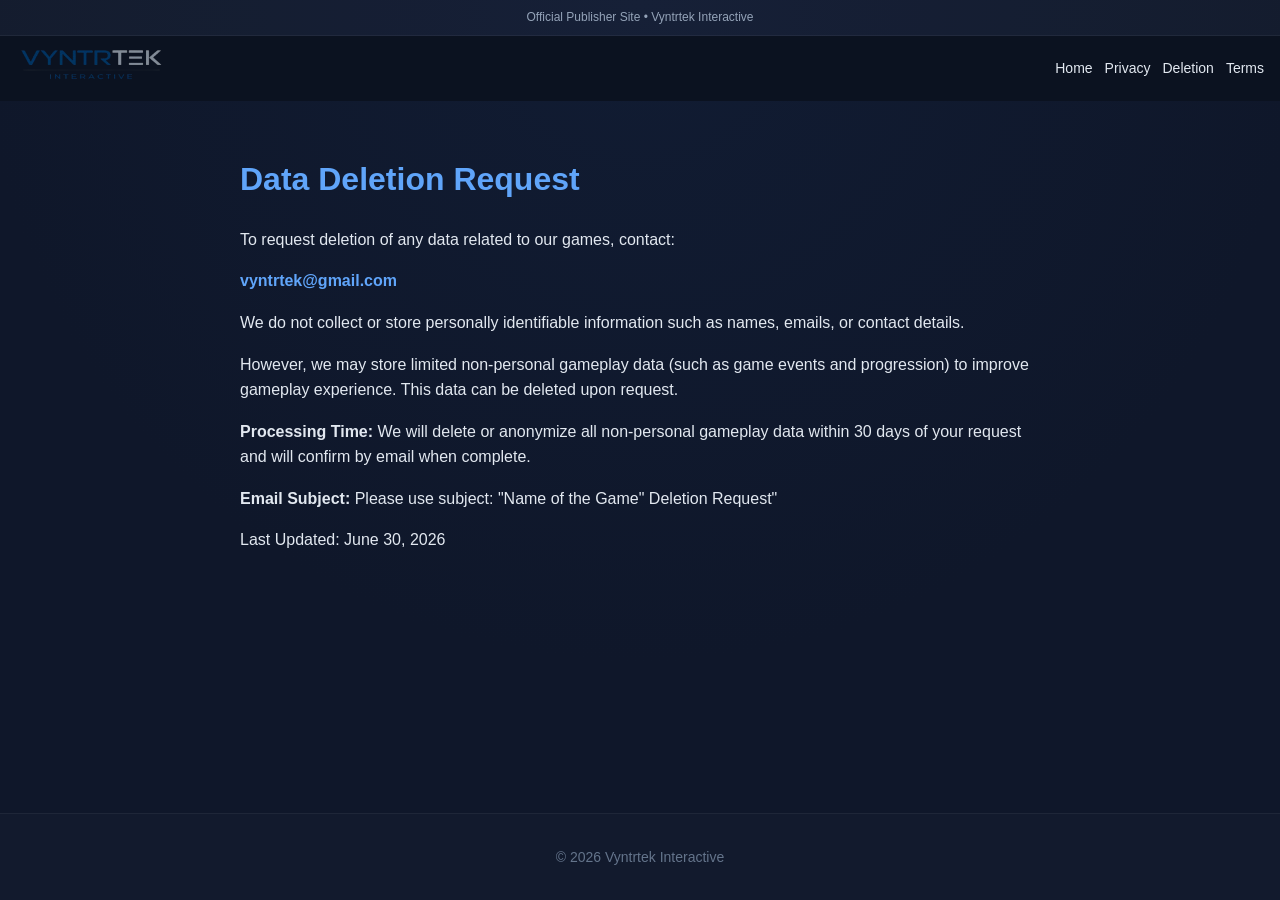
==== deletion.html @ 3051cfc6 "Update deletion.html" ====
<!DOCTYPE html>
<html>
<head>
<meta name="viewport" content="width=device-width, initial-scale=1.0">
<title>Data Deletion</title>
<link rel="stylesheet" href="style.css">
</head>

<body>

<div class="trust-bar">Official Publisher Site • Vyntrtek Interactive</div>

<div class="header">
  <a href="/"><img src="logo.png" class="logo"></a>
  <div class="nav">
    <a href="index.html">Home</a>
    <a href="privacy.html">Privacy</a>
    <a href="deletion.html">Deletion</a>
    <a href="terms.html">Terms</a>
  </div>
</div>

<div class="container">

<h1>Data Deletion Request</h1>

<p>To request deletion of any data related to our games, contact:</p>

<p>
  <a href="mailto:vyntrtek@gmail.com" class="email">vyntrtek@gmail.com</a>
</p>

<p>We do not collect or store personally identifiable information such as names, emails, or contact details.</p>

<p>However, we may store limited non-personal gameplay data (such as game events and progression) to improve gameplay experience. This data can be deleted upon request.</p>

<p><strong>Processing Time:</strong> We will delete or anonymize all non-personal gameplay data within 30 days of your request and will confirm by email when complete.</p>

<p><strong>Email Subject:</strong> Please use subject: "Name of the Game" Deletion Request"</p>

<p>Last Updated: June 30, 2026</p>

</div>

<footer>© 2026 Vyntrtek Interactive</footer>

</body>
</html>
---- style.css ----
:root {
  --space-xs: 6px;
  --space-sm: 12px;
  --space-md: 20px;
  --space-lg: 32px;
  --space-xl: 48px;

  --radius-md: 16px;

  --text-base: 16px;
  --text-small: 14px;
}

html {
  scroll-behavior: smooth;
}

/* =========================
   GLOBAL FIX (IMPORTANT)
========================= */
html, body {
  overflow-x: hidden;
}

/* =========================
   PAGE HEADINGS (GLOBAL)
========================= */
.container h1,
.container h2,
.container h3 {
  color: #60a5fa;
}
/* =========================
   BASE
========================= */
body {
  margin: 0;
 font-family: "SF Pro Display", "Inter", Arial, sans-serif;
  background: radial-gradient(circle at top, #111c33 0%, #0f172a 60%);
  color: #e2e8f0;

  display: flex;
  flex-direction: column;
  min-height: 100vh;

  font-size: var(--text-base);
  line-height: 1.6;

  animation: fadeIn 0.6s ease-out;
}

/* =========================
   ANIMATION
========================= */
@keyframes fadeIn {
  from {
    opacity: 0;
    transform: translateY(10px);
  }
  to {
    opacity: 1;
    transform: translateY(0);
  }
}

/* =========================
   TRUST BAR
========================= */
.trust-bar {
  text-align: center;
  font-size: 12px;
  color: #94a3b8;
  padding: 8px 0;
  border-bottom: 1px solid rgba(255,255,255,0.05);
  background: rgba(255,255,255,0.02);
}

/* =========================
   HEADER (NEW SAFE ADDITION)
========================= */
.header {
  display: flex;
  justify-content: space-between;
  align-items: center;

  padding: 10px 16px;
  background: #0b1220;
}

.logo {
  width: 150px;
  height: auto;
  cursor: pointer;
}

.nav {
  display: flex;
  gap: 12px;
  margin-left: auto;
}

.nav a {
  color: #e2e8f0;
  text-decoration: none;
  font-size: 14px;
}

.nav a:hover {
  color: #60a5fa;
}

/* =========================
   EMAIL HIGHLIGHT (CLICKABLE)
========================= */
.email {
  color: #60a5fa;
  font-weight: bold;
  text-decoration: none;
  transition: 0.2s ease;
}

.email:hover {
  text-decoration: underline;
  opacity: 0.9;
}

/* =========================
   HERO (FIXED TEXT OVERFLOW)
========================= */
.hero {
  text-align: center;
  padding: 10px var(--space-md) 20px;
}

.hero h1 {
  font-size: 28px;
  margin-bottom: var(--space-sm);
  color: #60a5fa; /* ADDED */
}

.hero p {
  color: #94a3b8;
  max-width: 600px;
  margin: auto;

  padding: 0 10px;
  box-sizing: border-box;

  overflow-wrap: anywhere;
  word-break: break-word;
  white-space: normal;
}

/* =========================
   DESKTOP GRID (STABLE)
========================= */
.card-grid {
  display: grid;
  grid-template-columns: repeat(auto-fit, minmax(220px, 1fr));
  gap: var(--space-md);

  padding: var(--space-md);
  max-width: 900px;
  margin: auto;
}

/* =========================
   CARD
========================= */
.card {
  background: rgba(255,255,255,0.03);
  border: 1px solid rgba(255,255,255,0.06);
  border-radius: var(--radius-md);

  padding: var(--space-md);
  transition: all 0.25s ease;

  animation: fadeIn 0.9s ease-out;

  text-align: center;
}

.card:hover {
  transform: translateY(-6px);
  border-color: rgba(96,165,250,0.5);
  box-shadow: 0 10px 30px rgba(0,0,0,0.25);
}

.card h3 {
  color: #60a5fa; /* CONFIRMED BLUE */
  margin-top: 0;
}

.card a {
  color: #e2e8f0;
  text-decoration: none;
}

.card a:hover {
  color: #60a5fa;
}

/* =========================
   CARD GLOW EFFECT
========================= */
.card {
  position: relative;

  /* existing styles remain */

  box-shadow: 0 0 0 rgba(96,165,250,0); /* base (no glow) */
}

/* SOFT AMBIENT GLOW */
.card::before {
  content: "";
  position: absolute;
  inset: 0;

  border-radius: inherit;

  background: radial-gradient(
    circle at top,
    rgba(96,165,250,0.15),
    transparent 70%
  );

  opacity: 0.6;
  pointer-events: none;
}

/* HOVER GLOW (DESKTOP) */
.card:hover {
  box-shadow:
    0 0 12px rgba(96,165,250,0.4),
    0 0 30px rgba(96,165,250,0.25);

  border-color: rgba(96,165,250,0.6);
}

/* OPTIONAL: SLIGHT INTENSITY ON ACTIVE (MOBILE TAP) */
.card:active {
  box-shadow:
    0 0 10px rgba(96,165,250,0.5),
    0 0 20px rgba(96,165,250,0.3);
}

/* =========================
   CONTENT
========================= */
.container {
  max-width: 800px;
  margin: 0 auto;
  padding: var(--space-lg) var(--space-md);
  flex: 1;
}

/* =========================
   FOOTER
========================= */
footer {
  text-align: center;
  font-size: var(--text-small);
  color: #64748b;
  padding: var(--space-lg) 0;

  border-top: 1px solid rgba(255,255,255,0.05);
  background: rgba(255,255,255,0.01);

  margin-top: auto;
}

@media (max-width: 600px) {

  /* =========================
     BASE MOBILE TYPOGRAPHY
  ========================= */
  body {
    font-size: 16px;
  }

  .hero h1 {
    font-size: 22px;
  }

  .hero p {
    font-size: 15px;
  }

  /* =========================
     MOBILE HEADER FIX (SAFE LAYOUT)
  ========================= */
  .header {
    display: flex;
    flex-wrap: wrap;
    justify-content: space-between;
    align-items: center;

    padding: 10px 12px;
  }

  .logo {
    width: 130px;
    margin: 0;
  }

  .nav {
    display: flex;
    flex-wrap: wrap;

    justify-content: flex-end;
    gap: 8px;

    width: 100%;
    margin-top: 6px;
  }

  .nav a {
    font-size: 13px;
    white-space: nowrap;
  }

  /* =========================
     SWIPE CAROUSEL (UNCHANGED)
  ========================= */
  .card-grid {
    display: flex;
    overflow-x: auto;

    scroll-snap-type: x mandatory;
    scroll-behavior: smooth;

    gap: var(--space-md);
    padding: var(--space-md);

    -webkit-overflow-scrolling: touch;

    align-items: stretch;
  }

  .card {
    flex: 0 0 75%;
    max-width: 280px;

    scroll-snap-align: center;
    scroll-snap-stop: always;

    white-space: normal;
    word-wrap: break-word;
    overflow-wrap: anywhere;

    margin: 0;
    transform: none !important;
  }

  .card-grid::-webkit-scrollbar {
    display: none;
  }
}
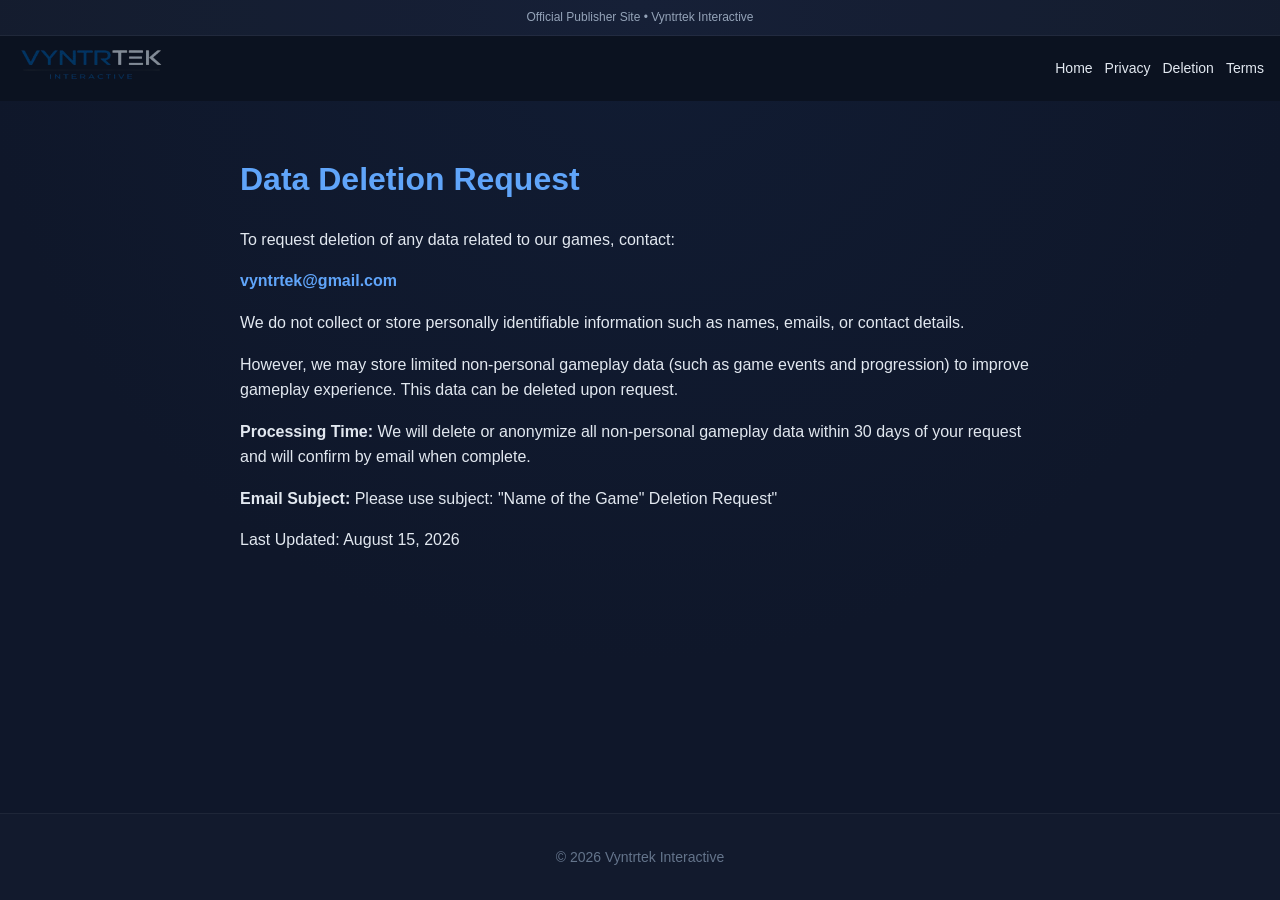
==== commit 424345ff: "Update deletion.html" ====
--- a/deletion.html
+++ b/deletion.html
@@ -38,7 +38,7 @@
 
 <p><strong>Email Subject:</strong> Please use subject: "Name of the Game" Deletion Request"</p>
 
-<p>Last Updated: June 30, 2026</p>
+<p>Last Updated: August 15, 2026</p>
 
 </div>
 
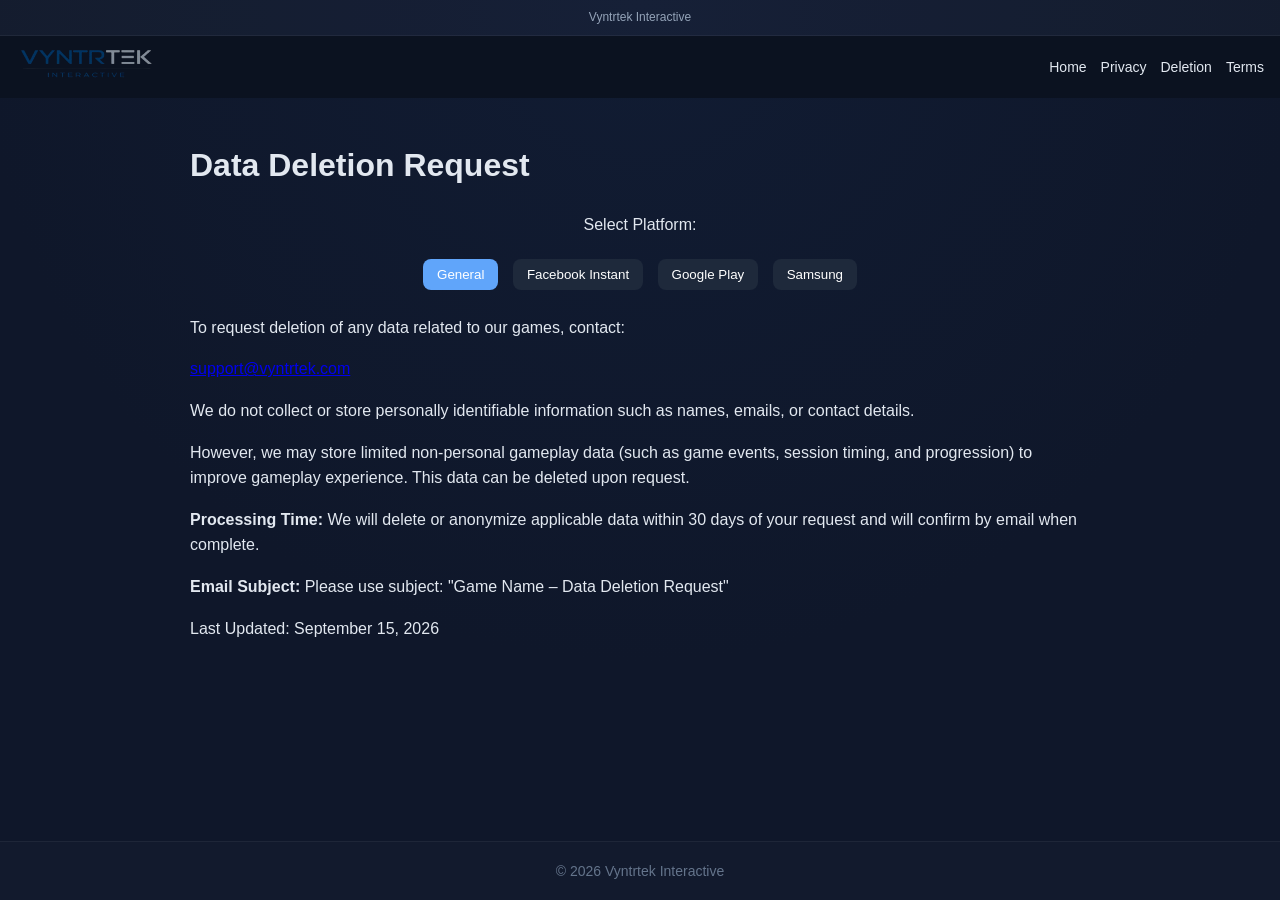
==== commit c96d8178: "Update deletion.html" ====
--- a/deletion.html
+++ b/deletion.html
@@ -4,11 +4,46 @@
 <meta name="viewport" content="width=device-width, initial-scale=1.0">
 <title>Data Deletion</title>
 <link rel="stylesheet" href="style.css">
+
+<style>
+.platform-select {
+  text-align: center;
+  margin-bottom: 20px;
+}
+
+.platform-select button {
+  margin: 5px;
+  padding: 8px 14px;
+  border: none;
+  border-radius: 8px;
+  background: #1e293b;
+  color: white;
+  cursor: pointer;
+}
+
+.platform-select button.active {
+  background: #60a5fa;
+}
+
+.accordion {
+  background: rgba(255,255,255,0.05);
+  padding: 12px;
+  border-radius: 10px;
+  margin-top: 10px;
+  cursor: pointer;
+}
+
+.panel {
+  display: none;
+  padding: 10px 0;
+}
+</style>
+
 </head>
 
 <body>
 
-<div class="trust-bar">Official Publisher Site • Vyntrtek Interactive</div>
+<div class="trust-bar">Vyntrtek Interactive</div>
 
 <div class="header">
   <a href="/"><img src="logo.png" class="logo"></a>
@@ -24,25 +59,109 @@
 
 <h1>Data Deletion Request</h1>
 
+<!-- PLATFORM SELECTOR -->
+<div class="platform-select">
+  <p>Select Platform:</p>
+  <button onclick="showPlatform('general')" class="active">General</button>
+  <button onclick="showPlatform('facebook')">Facebook Instant</button>
+  <button onclick="showPlatform('play')">Google Play</button>
+  <button onclick="showPlatform('samsung')">Samsung</button>
+</div>
+
+<!-- GENERAL -->
+<div class="platform general">
+
 <p>To request deletion of any data related to our games, contact:</p>
 
 <p>
-  <a href="mailto:vyntrtek@gmail.com" class="email">vyntrtek@gmail.com</a>
+  <a href="mailto:support@vyntrtek.com" class="email">support@vyntrtek.com</a>
 </p>
 
 <p>We do not collect or store personally identifiable information such as names, emails, or contact details.</p>
 
-<p>However, we may store limited non-personal gameplay data (such as game events and progression) to improve gameplay experience. This data can be deleted upon request.</p>
+<p>However, we may store limited non-personal gameplay data (such as game events, session timing, and progression) to improve gameplay experience. This data can be deleted upon request.</p>
 
-<p><strong>Processing Time:</strong> We will delete or anonymize all non-personal gameplay data within 30 days of your request and will confirm by email when complete.</p>
+<p><strong>Processing Time:</strong> We will delete or anonymize applicable data within 30 days of your request and will confirm by email when complete.</p>
 
-<p><strong>Email Subject:</strong> Please use subject: "Name of the Game" Deletion Request"</p>
+<p><strong>Email Subject:</strong> Please use subject: "Game Name – Data Deletion Request"</p>
 
-<p>Last Updated: August 15, 2026</p>
+</div>
+
+<!-- FACEBOOK -->
+<div class="platform facebook" style="display:none;">
+
+<div class="accordion">Facebook Instant Games Data</div>
+<div class="panel">
+<p>For Facebook Instant Games, data processed may include gameplay events and platform-provided data in accordance with Meta policies.</p>
+</div>
+
+<div class="accordion">Deletion Requests</div>
+<div class="panel">
+<p>Users can request deletion of associated gameplay data by contacting:</p>
+<p><a href="mailto:support@vyntrtek.com" class="email">support@vyntrtek.com</a></p>
+</div>
+
+<div class="accordion">Processing Time</div>
+<div class="panel">
+<p>All applicable data will be deleted or anonymized within 30 days and confirmation will be provided via email.</p>
+</div>
+
+</div>
+
+<!-- GOOGLE PLAY -->
+<div class="platform play" style="display:none;">
+
+<div class="accordion">App Data</div>
+<div class="panel">
+<p>We may collect non-personal gameplay analytics to improve app performance and user experience.</p>
+</div>
+
+<div class="accordion">Deletion Requests</div>
+<div class="panel">
+<p>You may request deletion of applicable data by contacting:</p>
+<p><a href="mailto:support@vyntrtek.com" class="email">support@vyntrtek.com</a></p>
+</div>
+
+</div>
+
+<!-- SAMSUNG -->
+<div class="platform samsung" style="display:none;">
+
+<div class="accordion">Data Handling</div>
+<div class="panel">
+<p>Gameplay data may be stored temporarily for performance analysis and optimization.</p>
+</div>
+
+<div class="accordion">Deletion Requests</div>
+<div class="panel">
+<p>Contact us to request removal of applicable data:</p>
+<p><a href="mailto:support@vyntrtek.com" class="email">support@vyntrtek.com</a></p>
+</div>
+
+</div>
+
+<p>Last Updated: September 15, 2026</p>
 
 </div>
 
 <footer>© 2026 Vyntrtek Interactive</footer>
 
+<script>
+function showPlatform(type) {
+  document.querySelectorAll(".platform").forEach(el => el.style.display = "none");
+  document.querySelector("." + type).style.display = "block";
+
+  document.querySelectorAll(".platform-select button").forEach(btn => btn.classList.remove("active"));
+  event.target.classList.add("active");
+}
+
+document.querySelectorAll(".accordion").forEach(item => {
+  item.addEventListener("click", () => {
+    const panel = item.nextElementSibling;
+    panel.style.display = panel.style.display === "block" ? "none" : "block";
+  });
+});
+</script>
+
 </body>
 </html>
--- a/style.css
+++ b/style.css
@@ -16,26 +16,18 @@
 }
 
 /* =========================
-   GLOBAL FIX (IMPORTANT)
+   GLOBAL FIX
 ========================= */
 html, body {
   overflow-x: hidden;
 }
 
 /* =========================
-   PAGE HEADINGS (GLOBAL)
-========================= */
-.container h1,
-.container h2,
-.container h3 {
-  color: #60a5fa;
-}
-/* =========================
    BASE
 ========================= */
 body {
   margin: 0;
- font-family: "SF Pro Display", "Inter", Arial, sans-serif;
+  font-family: Arial, sans-serif;
   background: radial-gradient(circle at top, #111c33 0%, #0f172a 60%);
   color: #e2e8f0;
 
@@ -53,6 +45,17 @@
    ANIMATION
 ========================= */
 @keyframes fadeIn {
+  from {
+    opacity: 0;
+    transform: translateY(10px);
+  }
+  to {
+    opacity: 1;
+    transform: translateY(0);
+  }
+}
+
+@keyframes cardFade {
   from {
     opacity: 0;
     transform: translateY(10px);
@@ -76,7 +79,7 @@
 }
 
 /* =========================
-   HEADER (NEW SAFE ADDITION)
+   HEADER (FIXED LAYOUT)
 ========================= */
 .header {
   display: flex;
@@ -85,24 +88,31 @@
 
   padding: 10px 16px;
   background: #0b1220;
-}
-
+
+  flex-wrap: wrap;
+  gap: 10px;
+}
+
+/* LOGO */
 .logo {
-  width: 150px;
+  width: 140px;
   height: auto;
   cursor: pointer;
 }
 
+/* NAV */
 .nav {
   display: flex;
-  gap: 12px;
-  margin-left: auto;
+  gap: 14px;
+  flex-wrap: wrap;
+  justify-content: flex-end;
 }
 
 .nav a {
   color: #e2e8f0;
   text-decoration: none;
   font-size: 14px;
+  transition: 0.2s ease;
 }
 
 .nav a:hover {
@@ -110,84 +120,77 @@
 }
 
 /* =========================
-   EMAIL HIGHLIGHT (CLICKABLE)
-========================= */
-.email {
-  color: #60a5fa;
-  font-weight: bold;
-  text-decoration: none;
-  transition: 0.2s ease;
-}
-
-.email:hover {
-  text-decoration: underline;
-  opacity: 0.9;
-}
-
-/* =========================
-   HERO (FIXED TEXT OVERFLOW)
+   HERO
 ========================= */
 .hero {
   text-align: center;
-  padding: 10px var(--space-md) 20px;
+  padding: 20px;
 }
 
 .hero h1 {
-  font-size: 28px;
-  margin-bottom: var(--space-sm);
-  color: #60a5fa; /* ADDED */
+  margin-bottom: 10px;
 }
 
 .hero p {
-  color: #94a3b8;
   max-width: 600px;
   margin: auto;
-
-  padding: 0 10px;
-  box-sizing: border-box;
-
-  overflow-wrap: anywhere;
+  color: #94a3b8;
+
+  overflow-wrap: break-word;
   word-break: break-word;
-  white-space: normal;
-}
-
-/* =========================
-   DESKTOP GRID (STABLE)
-========================= */
-.card-grid {
-  display: grid;
-  grid-template-columns: repeat(auto-fit, minmax(220px, 1fr));
-  gap: var(--space-md);
-
-  padding: var(--space-md);
+}
+
+/* =========================
+   CONTAINER
+========================= */
+.container {
   max-width: 900px;
   margin: auto;
-}
-
-/* =========================
-   CARD
+  padding: 20px;
+  flex: 1;
+}
+
+/* =========================
+   CAROUSEL GRID (DESKTOP)
+========================= */
+/* UNIFIED CAROUSEL (DESKTOP + MOBILE) */
+.card-grid {
+  display: flex;
+  gap: var(--space-md);
+
+  overflow-x: auto;
+  scroll-snap-type: x mandatory;
+
+  padding-bottom: 10px;
+
+  -webkit-overflow-scrolling: touch;
+}
+
+/* =========================
+   CARDS
 ========================= */
 .card {
+  flex: 0 0 260px;   /* 🔥 locks width → prevents stacking */
+  max-width: 260px;
+  
   background: rgba(255,255,255,0.03);
   border: 1px solid rgba(255,255,255,0.06);
   border-radius: var(--radius-md);
-
   padding: var(--space-md);
-  transition: all 0.25s ease;
-
-  animation: fadeIn 0.9s ease-out;
-
-  text-align: center;
+
+  text-align: center;
+
+  animation: cardFade 0.6s ease;
+  transition: 0.25s ease;
 }
 
 .card:hover {
-  transform: translateY(-6px);
+  transform: translateY(-5px);
   border-color: rgba(96,165,250,0.5);
-  box-shadow: 0 10px 30px rgba(0,0,0,0.25);
 }
 
 .card h3 {
-  color: #60a5fa; /* CONFIRMED BLUE */
+  color: #60a5fa;
   margin-top: 0;
 }
 
@@ -201,156 +204,63 @@
 }
 
 /* =========================
-   CARD GLOW EFFECT
-========================= */
-.card {
-  position: relative;
-
-  /* existing styles remain */
-
-  box-shadow: 0 0 0 rgba(96,165,250,0); /* base (no glow) */
-}
-
-/* SOFT AMBIENT GLOW */
-.card::before {
-  content: "";
-  position: absolute;
-  inset: 0;
-
-  border-radius: inherit;
-
-  background: radial-gradient(
-    circle at top,
-    rgba(96,165,250,0.15),
-    transparent 70%
-  );
-
-  opacity: 0.6;
-  pointer-events: none;
-}
-
-/* HOVER GLOW (DESKTOP) */
-.card:hover {
-  box-shadow:
-    0 0 12px rgba(96,165,250,0.4),
-    0 0 30px rgba(96,165,250,0.25);
-
-  border-color: rgba(96,165,250,0.6);
-}
-
-/* OPTIONAL: SLIGHT INTENSITY ON ACTIVE (MOBILE TAP) */
-.card:active {
-  box-shadow:
-    0 0 10px rgba(96,165,250,0.5),
-    0 0 20px rgba(96,165,250,0.3);
-}
-
-/* =========================
-   CONTENT
-========================= */
-.container {
-  max-width: 800px;
-  margin: 0 auto;
-  padding: var(--space-lg) var(--space-md);
-  flex: 1;
-}
-
-/* =========================
-   FOOTER
+   FOOTER (CLEAN)
 ========================= */
 footer {
   text-align: center;
   font-size: var(--text-small);
   color: #64748b;
-  padding: var(--space-lg) 0;
-
+
+  padding: 18px 10px;
   border-top: 1px solid rgba(255,255,255,0.05);
   background: rgba(255,255,255,0.01);
 
   margin-top: auto;
 }
 
+/* =========================
+   MOBILE FIXES
+========================= */
 @media (max-width: 600px) {
 
-  /* =========================
-     BASE MOBILE TYPOGRAPHY
-  ========================= */
   body {
     font-size: 16px;
   }
 
-  .hero h1 {
-    font-size: 22px;
-  }
-
-  .hero p {
-    font-size: 15px;
-  }
-
-  /* =========================
-     MOBILE HEADER FIX (SAFE LAYOUT)
-  ========================= */
+  /* HEADER STACK SAFETY */
   .header {
-    display: flex;
-    flex-wrap: wrap;
-    justify-content: space-between;
-    align-items: center;
-
-    padding: 10px 12px;
+    flex-direction: column;
+    align-items: flex-start;
   }
 
   .logo {
-    width: 130px;
-    margin: 0;
+    width: 120px;
   }
 
   .nav {
-    display: flex;
-    flex-wrap: wrap;
-
-    justify-content: flex-end;
-    gap: 8px;
-
-    width: 100%;
-    margin-top: 6px;
-  }
-
-  .nav a {
-    font-size: 13px;
-    white-space: nowrap;
-  }
-
-  /* =========================
-     SWIPE CAROUSEL (UNCHANGED)
-  ========================= */
+    justify-content: flex-start;
+    gap: 10px;
+  }
+
+  .hero {
+    padding: 16px;
+  }
+
+  /* CAROUSEL BECOMES SWIPE */
   .card-grid {
     display: flex;
     overflow-x: auto;
-
     scroll-snap-type: x mandatory;
-    scroll-behavior: smooth;
-
     gap: var(--space-md);
-    padding: var(--space-md);
-
-    -webkit-overflow-scrolling: touch;
-
-    align-items: stretch;
+    padding-bottom: 10px;
   }
 
   .card {
     flex: 0 0 75%;
     max-width: 280px;
-
     scroll-snap-align: center;
-    scroll-snap-stop: always;
-
     white-space: normal;
-    word-wrap: break-word;
-    overflow-wrap: anywhere;
-
-    margin: 0;
-    transform: none !important;
+    word-break: break-word;
   }
 
   .card-grid::-webkit-scrollbar {
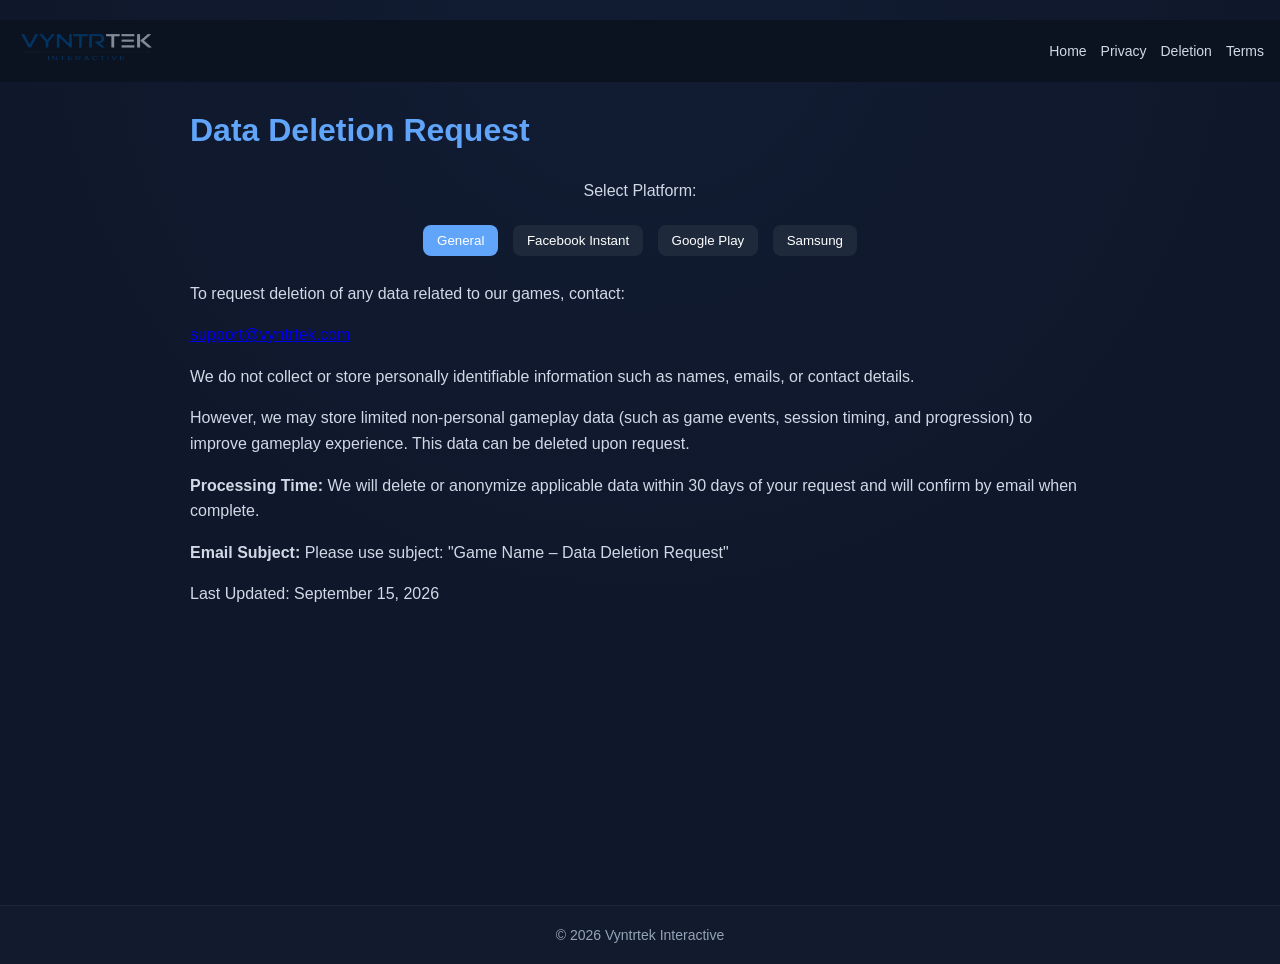
==== commit fe04e4ae: "Update deletion.html" ====
--- a/deletion.html
+++ b/deletion.html
@@ -42,8 +42,6 @@
 </head>
 
 <body>
-
-<div class="trust-bar">Vyntrtek Interactive</div>
 
 <div class="header">
   <a href="/"><img src="logo.png" class="logo"></a>
--- a/style.css
+++ b/style.css
@@ -9,15 +9,17 @@
 
   --text-base: 16px;
   --text-small: 14px;
+
+  --text-main: #d1d9e6;
+  --text-muted: #94a3b8;
+  --text-heading: #cbd5e1;
+  --accent: #60a5fa;
 }
 
 html {
   scroll-behavior: smooth;
 }
 
-/* =========================
-   GLOBAL FIX
-========================= */
 html, body {
   overflow-x: hidden;
 }
@@ -29,7 +31,7 @@
   margin: 0;
   font-family: Arial, sans-serif;
   background: radial-gradient(circle at top, #111c33 0%, #0f172a 60%);
-  color: #e2e8f0;
+  color: var(--text-main);
 
   display: flex;
   flex-direction: column;
@@ -39,6 +41,24 @@
   line-height: 1.6;
 
   animation: fadeIn 0.6s ease-out;
+
+  /* reduced because we removed trust bar text complexity */
+  padding-top: 64px;
+}
+
+/* =========================
+   TEXT SYSTEM
+========================= */
+p, li {
+  color: var(--text-main);
+}
+
+h1, h2, h3 {
+  color: var(--accent);
+}
+
+.muted {
+  color: var(--text-muted);
 }
 
 /* =========================
@@ -67,21 +87,33 @@
 }
 
 /* =========================
-   TRUST BAR
+   TRUST BAR (CLEAN STRIP ONLY)
 ========================= */
 .trust-bar {
-  text-align: center;
-  font-size: 12px;
-  color: #94a3b8;
-  padding: 8px 0;
+  position: fixed;
+  top: 0;
+  left: 0;
+  right: 0;
+
+  z-index: 1100;
+
+  height: 20px; /* reduced */
+
+  background: rgba(255,255,255,0.02);
   border-bottom: 1px solid rgba(255,255,255,0.05);
-  background: rgba(255,255,255,0.02);
-}
-
-/* =========================
-   HEADER (FIXED LAYOUT)
+}
+
+/* =========================
+   HEADER (MOVES UP)
 ========================= */
 .header {
+  position: fixed;
+  top: 20px; /* moved up */
+  left: 0;
+  right: 0;
+
+  z-index: 1000;
+
   display: flex;
   justify-content: space-between;
   align-items: center;
@@ -109,14 +141,14 @@
 }
 
 .nav a {
-  color: #e2e8f0;
+  color: var(--text-main);
   text-decoration: none;
   font-size: 14px;
   transition: 0.2s ease;
 }
 
 .nav a:hover {
-  color: #60a5fa;
+  color: var(--accent);
 }
 
 /* =========================
@@ -134,10 +166,7 @@
 .hero p {
   max-width: 600px;
   margin: auto;
-  color: #94a3b8;
-
-  overflow-wrap: break-word;
-  word-break: break-word;
+  color: var(--text-muted);
 }
 
 /* =========================
@@ -151,9 +180,8 @@
 }
 
 /* =========================
-   CAROUSEL GRID (DESKTOP)
-========================= */
-/* UNIFIED CAROUSEL (DESKTOP + MOBILE) */
+   CAROUSEL
+========================= */
 .card-grid {
   display: flex;
   gap: var(--space-md);
@@ -170,9 +198,9 @@
    CARDS
 ========================= */
 .card {
-  flex: 0 0 260px;   /* 🔥 locks width → prevents stacking */
+  flex: 0 0 260px;
   max-width: 260px;
-  
+
   background: rgba(255,255,255,0.03);
   border: 1px solid rgba(255,255,255,0.06);
   border-radius: var(--radius-md);
@@ -190,26 +218,24 @@
 }
 
 .card h3 {
-  color: #60a5fa;
-  margin-top: 0;
+  color: var(--accent);
 }
 
 .card a {
-  color: #e2e8f0;
-  text-decoration: none;
+  color: var(--text-main);
 }
 
 .card a:hover {
-  color: #60a5fa;
-}
-
-/* =========================
-   FOOTER (CLEAN)
+  color: var(--accent);
+}
+
+/* =========================
+   FOOTER
 ========================= */
 footer {
   text-align: center;
   font-size: var(--text-small);
-  color: #64748b;
+  color: var(--text-muted);
 
   padding: 18px 10px;
   border-top: 1px solid rgba(255,255,255,0.05);
@@ -225,10 +251,11 @@
 
   body {
     font-size: 16px;
-  }
-
-  /* HEADER STACK SAFETY */
+    padding-top: 80px;
+  }
+
   .header {
+    top: 20px;
     flex-direction: column;
     align-items: flex-start;
   }
@@ -242,28 +269,14 @@
     gap: 10px;
   }
 
-  .hero {
-    padding: 16px;
-  }
-
-  /* CAROUSEL BECOMES SWIPE */
   .card-grid {
     display: flex;
     overflow-x: auto;
     scroll-snap-type: x mandatory;
-    gap: var(--space-md);
-    padding-bottom: 10px;
   }
 
   .card {
     flex: 0 0 75%;
     max-width: 280px;
-    scroll-snap-align: center;
-    white-space: normal;
-    word-break: break-word;
-  }
-
-  .card-grid::-webkit-scrollbar {
-    display: none;
-  }
-}
+  }
+}
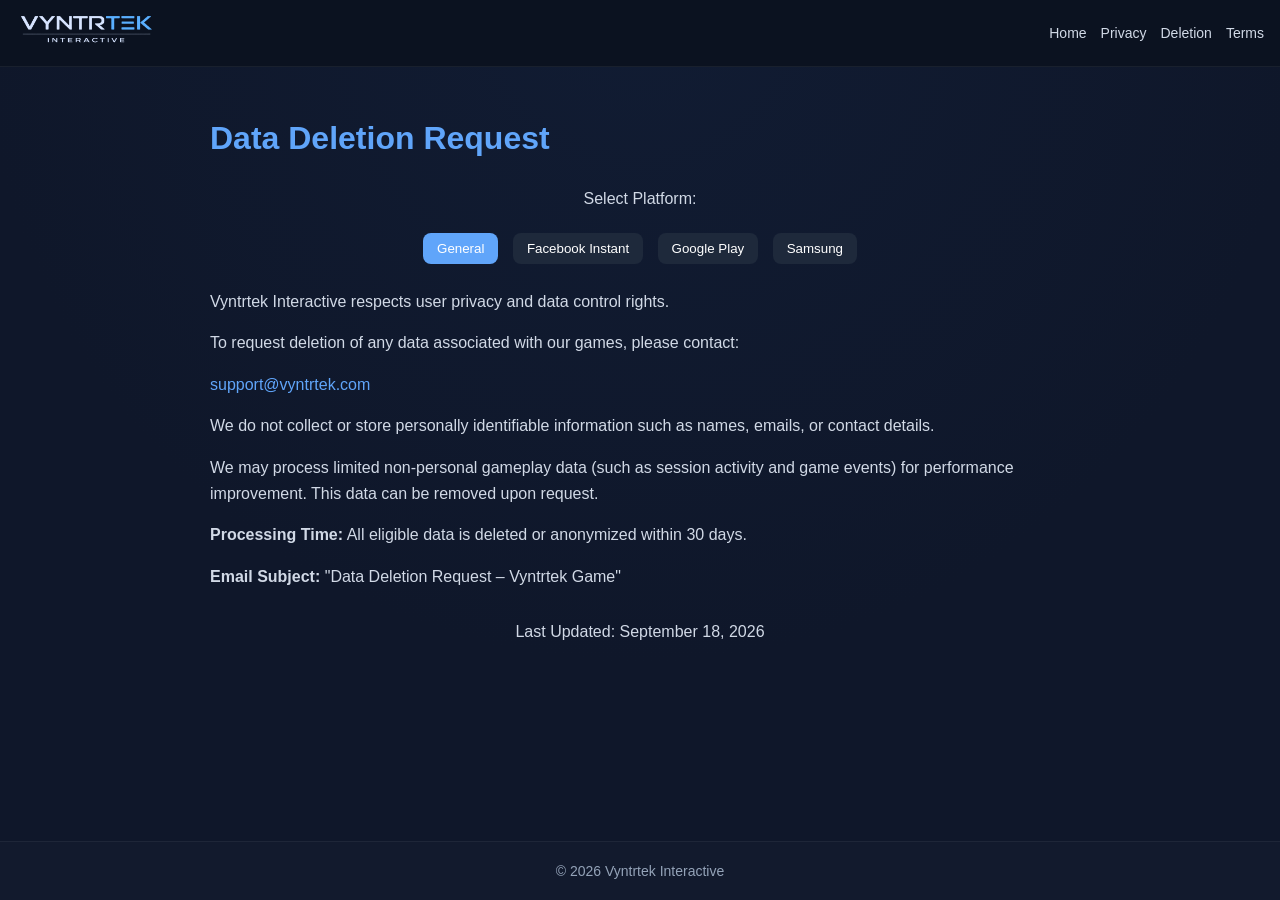
==== commit 0b8945e8: "Update deletion.html" ====
--- a/deletion.html
+++ b/deletion.html
@@ -37,6 +37,11 @@
   display: none;
   padding: 10px 0;
 }
+
+.email {
+  color: #60a5fa;
+  text-decoration: none;
+}
 </style>
 
 </head>
@@ -44,7 +49,7 @@
 <body>
 
 <div class="header">
-  <a href="/"><img src="logo.png" class="logo"></a>
+  <a href="index.html"><img src="logo.png" class="logo"></a>
   <div class="nav">
     <a href="index.html">Home</a>
     <a href="privacy.html">Privacy</a>
@@ -69,19 +74,25 @@
 <!-- GENERAL -->
 <div class="platform general">
 
-<p>To request deletion of any data related to our games, contact:</p>
+<p>Vyntrtek Interactive respects user privacy and data control rights.</p>
+
+<p>To request deletion of any data associated with our games, please contact:</p>
 
 <p>
   <a href="mailto:support@vyntrtek.com" class="email">support@vyntrtek.com</a>
 </p>
 
-<p>We do not collect or store personally identifiable information such as names, emails, or contact details.</p>
-
-<p>However, we may store limited non-personal gameplay data (such as game events, session timing, and progression) to improve gameplay experience. This data can be deleted upon request.</p>
-
-<p><strong>Processing Time:</strong> We will delete or anonymize applicable data within 30 days of your request and will confirm by email when complete.</p>
-
-<p><strong>Email Subject:</strong> Please use subject: "Game Name – Data Deletion Request"</p>
+<p>
+We do not collect or store personally identifiable information such as names, emails, or contact details.
+</p>
+
+<p>
+We may process limited non-personal gameplay data (such as session activity and game events) for performance improvement. This data can be removed upon request.
+</p>
+
+<p><strong>Processing Time:</strong> All eligible data is deleted or anonymized within 30 days.</p>
+
+<p><strong>Email Subject:</strong> "Data Deletion Request – Vyntrtek Game"</p>
 
 </div>
 
@@ -90,18 +101,18 @@
 
 <div class="accordion">Facebook Instant Games Data</div>
 <div class="panel">
-<p>For Facebook Instant Games, data processed may include gameplay events and platform-provided data in accordance with Meta policies.</p>
-</div>
-
-<div class="accordion">Deletion Requests</div>
-<div class="panel">
-<p>Users can request deletion of associated gameplay data by contacting:</p>
+<p>Facebook Instant Games may process gameplay events and platform-provided identifiers under Meta policies.</p>
+</div>
+
+<div class="accordion">Request Deletion</div>
+<div class="panel">
+<p>Send deletion requests to:</p>
 <p><a href="mailto:support@vyntrtek.com" class="email">support@vyntrtek.com</a></p>
 </div>
 
 <div class="accordion">Processing Time</div>
 <div class="panel">
-<p>All applicable data will be deleted or anonymized within 30 days and confirmation will be provided via email.</p>
+<p>Requests are processed within 30 days and confirmation is sent via email.</p>
 </div>
 
 </div>
@@ -109,15 +120,74 @@
 <!-- GOOGLE PLAY -->
 <div class="platform play" style="display:none;">
 
-<div class="accordion">App Data</div>
-<div class="panel">
-<p>We may collect non-personal gameplay analytics to improve app performance and user experience.</p>
-</div>
-
-<div class="accordion">Deletion Requests</div>
-<div class="panel">
-<p>You may request deletion of applicable data by contacting:</p>
-<p><a href="mailto:support@vyntrtek.com" class="email">support@vyntrtek.com</a></p>
+<div class="accordion">App Data & Analytics Overview</div>
+<div class="panel">
+<p>
+We do not require user accounts or store personal identifiers such as name, email, or phone number.
+</p>
+
+<p>
+Our Google Play games use third-party services for analytics and advertising:
+</p>
+
+<ul>
+<li><strong>Google Firebase:</strong> Used for gameplay analytics, crash reporting, and device performance diagnostics.</li>
+<li><strong>Google AdMob:</strong> Used to serve advertisements and may process advertising identifiers (GAID).</li>
+</ul>
+</div>
+
+<div class="accordion">Data Deletion Request</div>
+<div class="panel">
+<p>
+You may request deletion or inquiry regarding any associated non-personal data or advertising identifiers.
+</p>
+
+<p>
+Contact: <a href="mailto:support@vyntrtek.com" class="email">support@vyntrtek.com</a>
+</p>
+
+<p>
+Subject Line: <strong>Data Deletion Request - [Game Name]</strong>
+</p>
+
+<p>
+Include:
+<br>• Game name
+<br>• Device model & OS version
+<br>• Google Advertising ID (optional but recommended)
+</p>
+</div>
+
+<div class="accordion">Device-Level Data Controls</div>
+<div class="panel">
+<p>
+You can reset or remove advertising identifiers directly on your device:
+</p>
+
+<ul>
+<li>Settings → Google → Ads → Reset Advertising ID</li>
+<li>Settings → Apps → [Game] → Storage → Clear Data</li>
+</ul>
+</div>
+
+<div class="accordion">Data Retention</div>
+<div class="panel">
+<p>
+Firebase and AdMob automatically handle retention and deletion of analytics and advertising data according to Google’s policies.
+</p>
+
+<p>
+Where applicable, we may instruct third-party providers to process deletion requests within up to 30 days.
+</p>
+</div>
+
+<div class="accordion">Contact</div>
+<div class="panel">
+<p>
+Vyntrtek Interactive<br>
+Email: <a href="mailto:support@vyntrtek.com" class="email">support@vyntrtek.com</a><br>
+Website: <a href="https://vyntrtek.com">https://vyntrtek.com</a>
+</p>
 </div>
 
 </div>
@@ -125,20 +195,22 @@
 <!-- SAMSUNG -->
 <div class="platform samsung" style="display:none;">
 
-<div class="accordion">Data Handling</div>
-<div class="panel">
-<p>Gameplay data may be stored temporarily for performance analysis and optimization.</p>
-</div>
-
-<div class="accordion">Deletion Requests</div>
-<div class="panel">
-<p>Contact us to request removal of applicable data:</p>
+<div class="accordion">Samsung Platform Data</div>
+<div class="panel">
+<p>Limited gameplay analytics may be used for optimization and performance tracking.</p>
+</div>
+
+<div class="accordion">Request Deletion</div>
+<div class="panel">
+<p>Contact us for deletion requests:</p>
 <p><a href="mailto:support@vyntrtek.com" class="email">support@vyntrtek.com</a></p>
 </div>
 
 </div>
 
-<p>Last Updated: September 15, 2026</p>
+<p style="text-align:center; margin-top:30px;">
+Last Updated: September 18, 2026
+</p>
 
 </div>
 
--- a/style.css
+++ b/style.css
@@ -1,4 +1,5 @@
 :root {
+
   --space-xs: 6px;
   --space-sm: 12px;
   --space-md: 20px;
@@ -14,6 +15,16 @@
   --text-muted: #94a3b8;
   --text-heading: #cbd5e1;
   --accent: #60a5fa;
+
+  --header-height: 72px;
+  --header-height-mobile: 92px;
+}
+
+/* =========================
+   GLOBAL SAFETY FIX
+========================= */
+* {
+  box-sizing: border-box;
 }
 
 html {
@@ -27,6 +38,7 @@
 /* =========================
    BASE
 ========================= */
+
 body {
   margin: 0;
   font-family: Arial, sans-serif;
@@ -42,13 +54,13 @@
 
   animation: fadeIn 0.6s ease-out;
 
-  /* reduced because we removed trust bar text complexity */
-  padding-top: 64px;
+  padding-top: var(--header-height);
 }
 
 /* =========================
    TEXT SYSTEM
 ========================= */
+
 p, li {
   color: var(--text-main);
 }
@@ -64,75 +76,48 @@
 /* =========================
    ANIMATION
 ========================= */
+
 @keyframes fadeIn {
-  from {
-    opacity: 0;
-    transform: translateY(10px);
-  }
-  to {
-    opacity: 1;
-    transform: translateY(0);
-  }
+  from { opacity: 0; transform: translateY(10px); }
+  to   { opacity: 1; transform: translateY(0); }
 }
 
 @keyframes cardFade {
-  from {
-    opacity: 0;
-    transform: translateY(10px);
-  }
-  to {
-    opacity: 1;
-    transform: translateY(0);
-  }
-}
-
-/* =========================
-   TRUST BAR (CLEAN STRIP ONLY)
-========================= */
-.trust-bar {
+  from { opacity: 0; transform: translateY(10px); }
+  to   { opacity: 1; transform: translateY(0); }
+}
+
+/* =========================
+   HEADER
+========================= */
+
+.header {
   position: fixed;
   top: 0;
   left: 0;
   right: 0;
 
-  z-index: 1100;
-
-  height: 20px; /* reduced */
-
-  background: rgba(255,255,255,0.02);
-  border-bottom: 1px solid rgba(255,255,255,0.05);
-}
-
-/* =========================
-   HEADER (MOVES UP)
-========================= */
-.header {
-  position: fixed;
-  top: 20px; /* moved up */
-  left: 0;
-  right: 0;
-
   z-index: 1000;
 
   display: flex;
   justify-content: space-between;
   align-items: center;
 
-  padding: 10px 16px;
+  padding: 12px 16px;
   background: #0b1220;
 
   flex-wrap: wrap;
   gap: 10px;
-}
-
-/* LOGO */
+
+  border-bottom: 1px solid rgba(255,255,255,0.06);
+}
+
 .logo {
   width: 140px;
   height: auto;
   cursor: pointer;
 }
 
-/* NAV */
 .nav {
   display: flex;
   gap: 14px;
@@ -154,13 +139,10 @@
 /* =========================
    HERO
 ========================= */
+
 .hero {
   text-align: center;
   padding: 20px;
-}
-
-.hero h1 {
-  margin-bottom: 10px;
 }
 
 .hero p {
@@ -172,6 +154,7 @@
 /* =========================
    CONTAINER
 ========================= */
+
 .container {
   max-width: 900px;
   margin: auto;
@@ -180,32 +163,48 @@
 }
 
 /* =========================
-   CAROUSEL
-========================= */
+   CAROUSEL CORE (FIXED EDGE CUTTING)
+========================= */
+
 .card-grid {
   display: flex;
   gap: var(--space-md);
 
   overflow-x: auto;
+  overflow-y: hidden;
+
   scroll-snap-type: x mandatory;
-
-  padding-bottom: 10px;
+  scroll-behavior: smooth;
+
+  padding: 10px 16px;          /* 🔥 FIX: breathing room */
+  scroll-padding-inline: 16px; /* 🔥 FIX: snap offset */
 
   -webkit-overflow-scrolling: touch;
+
+  scrollbar-width: none;
+  -ms-overflow-style: none;
+
+  justify-content: flex-start;
+  align-items: stretch;
+}
+
+.card-grid::-webkit-scrollbar {
+  display: none;
 }
 
 /* =========================
    CARDS
 ========================= */
+
 .card {
   flex: 0 0 260px;
-  max-width: 260px;
+  flex-shrink: 0;
 
   background: rgba(255,255,255,0.03);
   border: 1px solid rgba(255,255,255,0.06);
   border-radius: var(--radius-md);
+
   padding: var(--space-md);
-
   text-align: center;
 
   animation: cardFade 0.6s ease;
@@ -213,25 +212,77 @@
 }
 
 .card:hover {
-  transform: translateY(-5px);
+  transform: translateY(-6px);
   border-color: rgba(96,165,250,0.5);
+  box-shadow: 0 12px 24px rgba(0,0,0,0.25);
 }
 
 .card h3 {
   color: var(--accent);
-}
-
-.card a {
-  color: var(--text-main);
-}
-
-.card a:hover {
-  color: var(--accent);
+  margin-top: 0;
+}
+
+/* =========================
+   DESKTOP FIX (CENTERED + NO CUTTING)
+========================= */
+
+.carousel-wrapper {
+  position: relative;
+}
+
+@media (min-width: 601px) {
+
+  .carousel-wrapper {
+    display: flex;
+    justify-content: center;
+    align-items: center;
+  }
+
+  .card-grid {
+    width: 100%;
+    max-width: 900px;
+
+    justify-content: center;
+  }
+
+  .card {
+    width: calc((900px - 40px) / 3);
+    max-width: 280px;
+  }
+
+  .carousel-btn {
+    position: absolute;
+    top: 50%;
+    transform: translateY(-50%);
+
+    width: 40px;
+    height: 40px;
+
+    border: none;
+    border-radius: 50%;
+
+    background: rgba(96,165,250,0.2);
+    color: white;
+    font-size: 20px;
+
+    cursor: pointer;
+    z-index: 10;
+
+    transition: 0.2s ease;
+  }
+
+  .carousel-btn:hover {
+    background: rgba(96,165,250,0.4);
+  }
+
+  .carousel-btn.left { left: -10px; }
+  .carousel-btn.right { right: -10px; }
 }
 
 /* =========================
    FOOTER
 ========================= */
+
 footer {
   text-align: center;
   font-size: var(--text-small);
@@ -245,19 +296,25 @@
 }
 
 /* =========================
-   MOBILE FIXES
-========================= */
+   MOBILE (UNCHANGED)
+========================= */
+
 @media (max-width: 600px) {
 
   body {
     font-size: 16px;
-    padding-top: 80px;
+    padding-top: var(--header-height-mobile);
   }
 
   .header {
-    top: 20px;
     flex-direction: column;
     align-items: flex-start;
+  }
+
+  .logo-wrap {
+    width: 100%;
+    display: flex;
+    justify-content: center;
   }
 
   .logo {
@@ -269,14 +326,10 @@
     gap: 10px;
   }
 
-  .card-grid {
-    display: flex;
-    overflow-x: auto;
-    scroll-snap-type: x mandatory;
-  }
-
   .card {
     flex: 0 0 75%;
     max-width: 280px;
-  }
-}
+    scroll-snap-align: center;
+    word-break: break-word;
+  }
+}
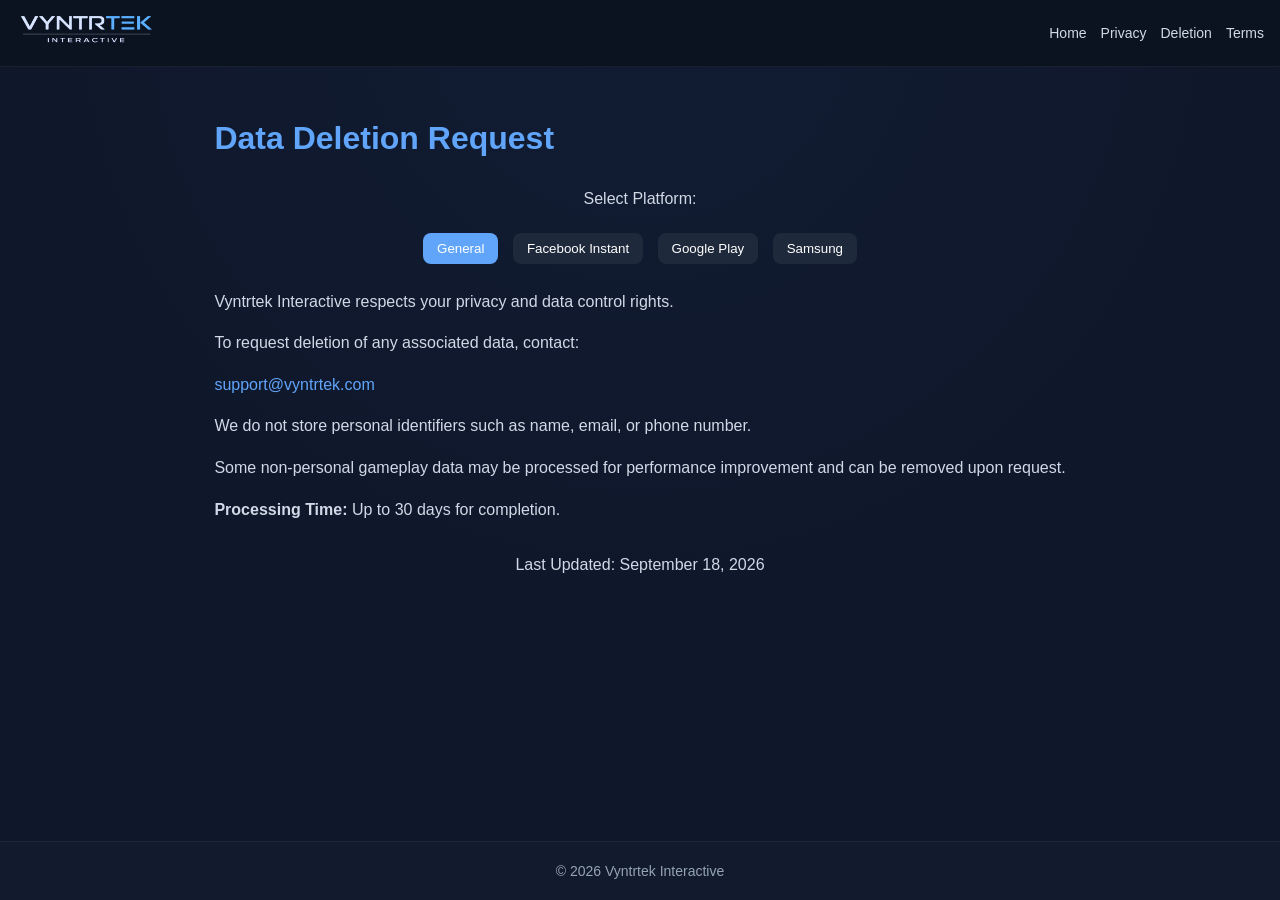
==== commit 66f21bb6: "Update deletion.html" ====
--- a/deletion.html
+++ b/deletion.html
@@ -50,6 +50,7 @@
 
 <div class="header">
   <a href="index.html"><img src="logo.png" class="logo"></a>
+
   <div class="nav">
     <a href="index.html">Home</a>
     <a href="privacy.html">Privacy</a>
@@ -65,34 +66,38 @@
 <!-- PLATFORM SELECTOR -->
 <div class="platform-select">
   <p>Select Platform:</p>
-  <button onclick="showPlatform('general')" class="active">General</button>
-  <button onclick="showPlatform('facebook')">Facebook Instant</button>
-  <button onclick="showPlatform('play')">Google Play</button>
-  <button onclick="showPlatform('samsung')">Samsung</button>
+  <button onclick="showPlatform('general', this)" class="active">General</button>
+  <button onclick="showPlatform('facebook', this)">Facebook Instant</button>
+  <button onclick="showPlatform('play', this)">Google Play</button>
+  <button onclick="showPlatform('samsung', this)">Samsung</button>
 </div>
 
 <!-- GENERAL -->
 <div class="platform general">
 
-<p>Vyntrtek Interactive respects user privacy and data control rights.</p>
-
-<p>To request deletion of any data associated with our games, please contact:</p>
-
-<p>
-  <a href="mailto:support@vyntrtek.com" class="email">support@vyntrtek.com</a>
-</p>
-
-<p>
-We do not collect or store personally identifiable information such as names, emails, or contact details.
-</p>
-
-<p>
-We may process limited non-personal gameplay data (such as session activity and game events) for performance improvement. This data can be removed upon request.
-</p>
-
-<p><strong>Processing Time:</strong> All eligible data is deleted or anonymized within 30 days.</p>
-
-<p><strong>Email Subject:</strong> "Data Deletion Request – Vyntrtek Game"</p>
+<p>
+Vyntrtek Interactive respects your privacy and data control rights.
+</p>
+
+<p>
+To request deletion of any associated data, contact:
+</p>
+
+<p>
+<a href="mailto:support@vyntrtek.com" class="email">support@vyntrtek.com</a>
+</p>
+
+<p>
+We do not store personal identifiers such as name, email, or phone number.
+</p>
+
+<p>
+Some non-personal gameplay data may be processed for performance improvement and can be removed upon request.
+</p>
+
+<p>
+<strong>Processing Time:</strong> Up to 30 days for completion.
+</p>
 
 </div>
 
@@ -101,18 +106,18 @@
 
 <div class="accordion">Facebook Instant Games Data</div>
 <div class="panel">
-<p>Facebook Instant Games may process gameplay events and platform-provided identifiers under Meta policies.</p>
+<p>Gameplay events and platform identifiers may be processed under Meta policies.</p>
 </div>
 
 <div class="accordion">Request Deletion</div>
 <div class="panel">
-<p>Send deletion requests to:</p>
+<p>Send requests to:</p>
 <p><a href="mailto:support@vyntrtek.com" class="email">support@vyntrtek.com</a></p>
 </div>
 
 <div class="accordion">Processing Time</div>
 <div class="panel">
-<p>Requests are processed within 30 days and confirmation is sent via email.</p>
+<p>Deletion requests are processed within 30 days.</p>
 </div>
 
 </div>
@@ -123,70 +128,49 @@
 <div class="accordion">App Data & Analytics Overview</div>
 <div class="panel">
 <p>
-We do not require user accounts or store personal identifiers such as name, email, or phone number.
-</p>
-
-<p>
-Our Google Play games use third-party services for analytics and advertising:
+We do not require accounts or store personal identifiers.
+</p>
+
+<p>
+Third-party services used:
 </p>
 
 <ul>
-<li><strong>Google Firebase:</strong> Used for gameplay analytics, crash reporting, and device performance diagnostics.</li>
-<li><strong>Google AdMob:</strong> Used to serve advertisements and may process advertising identifiers (GAID).</li>
+<li><strong>Google Firebase:</strong> Analytics, crash reporting, performance diagnostics.</li>
+<li><strong>Google AdMob:</strong> Advertising and GAID processing.</li>
 </ul>
 </div>
 
 <div class="accordion">Data Deletion Request</div>
 <div class="panel">
 <p>
-You may request deletion or inquiry regarding any associated non-personal data or advertising identifiers.
-</p>
-
-<p>
 Contact: <a href="mailto:support@vyntrtek.com" class="email">support@vyntrtek.com</a>
 </p>
 
 <p>
-Subject Line: <strong>Data Deletion Request - [Game Name]</strong>
+Subject: <strong>Data Deletion Request – [Game Name]</strong>
 </p>
 
 <p>
 Include:
 <br>• Game name
 <br>• Device model & OS version
-<br>• Google Advertising ID (optional but recommended)
-</p>
-</div>
-
-<div class="accordion">Device-Level Data Controls</div>
-<div class="panel">
-<p>
-You can reset or remove advertising identifiers directly on your device:
-</p>
-
+<br>• Advertising ID (optional)
+</p>
+</div>
+
+<div class="accordion">Device Controls</div>
+<div class="panel">
 <ul>
 <li>Settings → Google → Ads → Reset Advertising ID</li>
-<li>Settings → Apps → [Game] → Storage → Clear Data</li>
+<li>Settings → Apps → Game → Clear Data</li>
 </ul>
 </div>
 
 <div class="accordion">Data Retention</div>
 <div class="panel">
 <p>
-Firebase and AdMob automatically handle retention and deletion of analytics and advertising data according to Google’s policies.
-</p>
-
-<p>
-Where applicable, we may instruct third-party providers to process deletion requests within up to 30 days.
-</p>
-</div>
-
-<div class="accordion">Contact</div>
-<div class="panel">
-<p>
-Vyntrtek Interactive<br>
-Email: <a href="mailto:support@vyntrtek.com" class="email">support@vyntrtek.com</a><br>
-Website: <a href="https://vyntrtek.com">https://vyntrtek.com</a>
+Third-party services handle retention and deletion under their own policies (up to 30 days for requests).
 </p>
 </div>
 
@@ -197,13 +181,14 @@
 
 <div class="accordion">Samsung Platform Data</div>
 <div class="panel">
-<p>Limited gameplay analytics may be used for optimization and performance tracking.</p>
+<p>Limited analytics may be used for performance optimization.</p>
 </div>
 
 <div class="accordion">Request Deletion</div>
 <div class="panel">
-<p>Contact us for deletion requests:</p>
-<p><a href="mailto:support@vyntrtek.com" class="email">support@vyntrtek.com</a></p>
+<p>
+Contact: <a href="mailto:support@vyntrtek.com" class="email">support@vyntrtek.com</a>
+</p>
 </div>
 
 </div>
@@ -217,20 +202,36 @@
 <footer>© 2026 Vyntrtek Interactive</footer>
 
 <script>
-function showPlatform(type) {
+function showPlatform(type, btn) {
   document.querySelectorAll(".platform").forEach(el => el.style.display = "none");
   document.querySelector("." + type).style.display = "block";
 
-  document.querySelectorAll(".platform-select button").forEach(btn => btn.classList.remove("active"));
-  event.target.classList.add("active");
-}
-
+  document.querySelectorAll(".platform-select button").forEach(b => b.classList.remove("active"));
+  if (btn) btn.classList.add("active");
+
+  window.location.hash = type;
+}
+
+/* ACCORDION */
 document.querySelectorAll(".accordion").forEach(item => {
   item.addEventListener("click", () => {
     const panel = item.nextElementSibling;
     panel.style.display = panel.style.display === "block" ? "none" : "block";
   });
 });
+
+/* HASH SUPPORT */
+window.addEventListener("DOMContentLoaded", () => {
+  const hash = window.location.hash.replace("#", "");
+  const valid = ["general", "facebook", "play", "samsung"];
+
+  if (valid.includes(hash)) {
+    const btn = Array.from(document.querySelectorAll(".platform-select button"))
+      .find(b => b.textContent.toLowerCase().includes(hash));
+
+    showPlatform(hash, btn);
+  }
+});
 </script>
 
 </body>
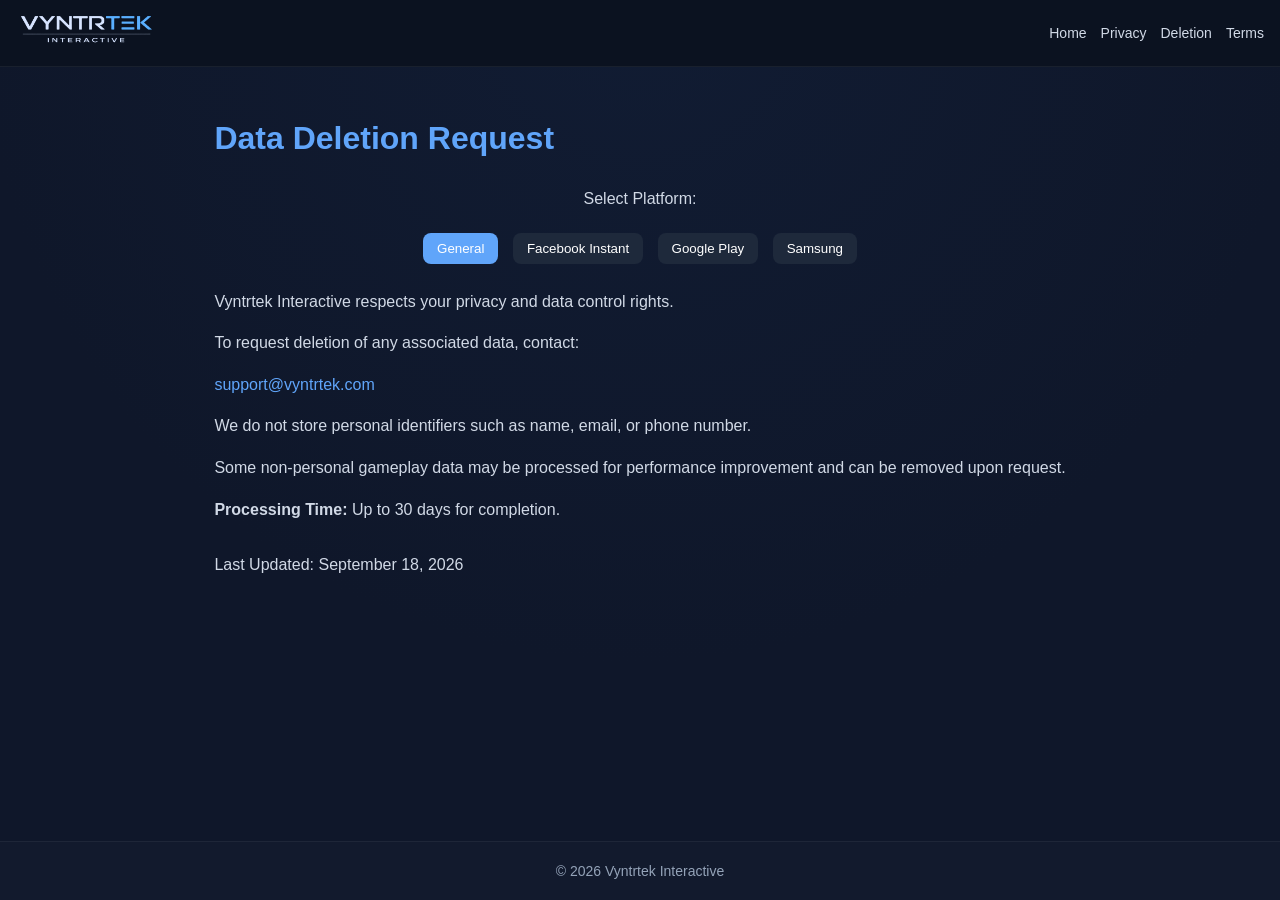
==== commit 212ed7c4: "Update deletion.html" ====
--- a/deletion.html
+++ b/deletion.html
@@ -193,7 +193,7 @@
 
 </div>
 
-<p style="text-align:center; margin-top:30px;">
+<p style="text-align:left; margin-top:30px;">
 Last Updated: September 18, 2026
 </p>
 
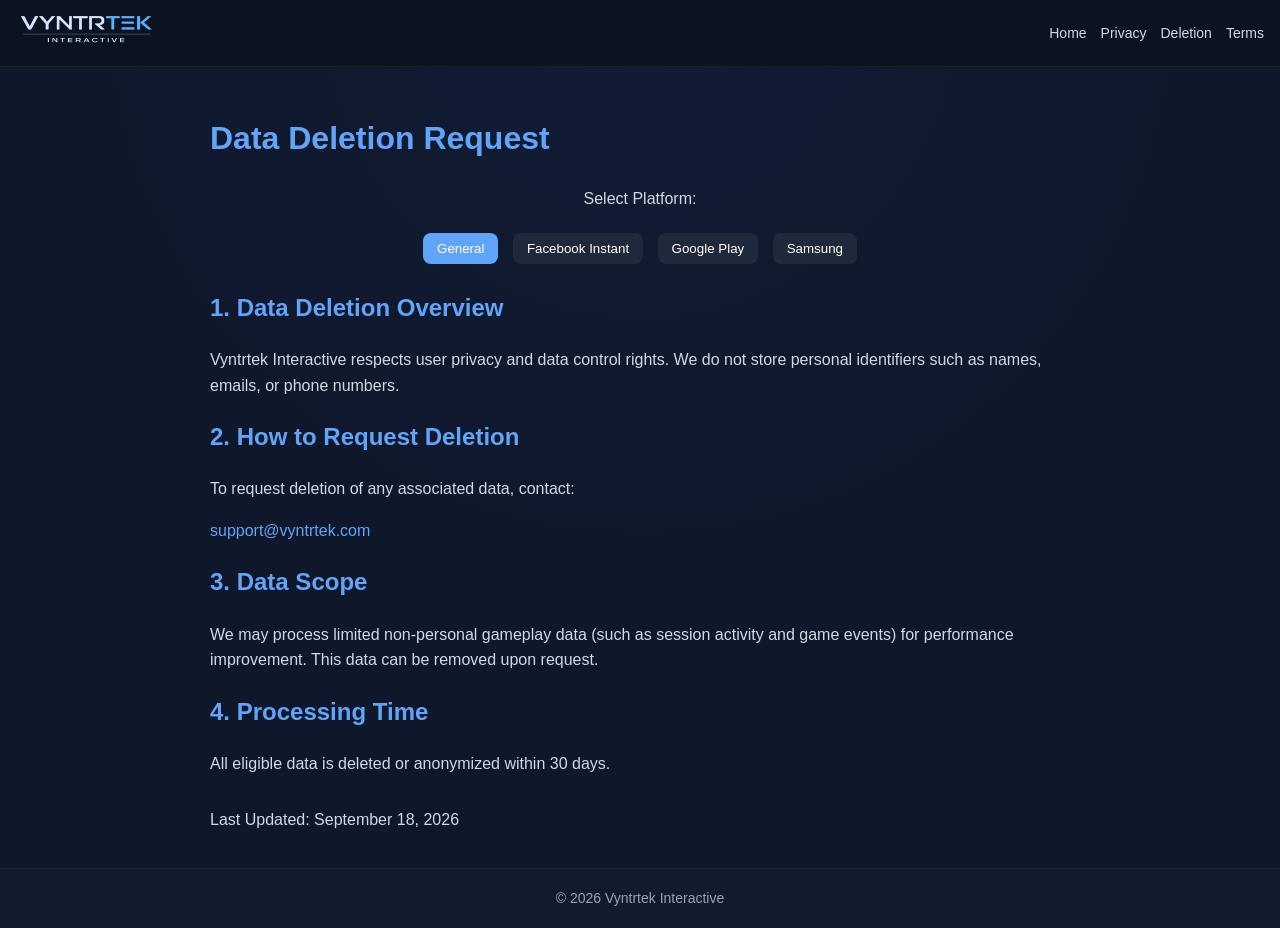
==== commit e78b9aa9: "Update deletion.html" ====
--- a/deletion.html
+++ b/deletion.html
@@ -25,19 +25,6 @@
   background: #60a5fa;
 }
 
-.accordion {
-  background: rgba(255,255,255,0.05);
-  padding: 12px;
-  border-radius: 10px;
-  margin-top: 10px;
-  cursor: pointer;
-}
-
-.panel {
-  display: none;
-  padding: 10px 0;
-}
-
 .email {
   color: #60a5fa;
   text-decoration: none;
@@ -72,79 +59,101 @@
   <button onclick="showPlatform('samsung', this)">Samsung</button>
 </div>
 
-<!-- GENERAL -->
+<!-- =========================
+     GENERAL
+========================= -->
 <div class="platform general">
 
-<p>
-Vyntrtek Interactive respects your privacy and data control rights.
-</p>
+<h2>1. Data Deletion Overview</h2>
+
+<p>
+Vyntrtek Interactive respects user privacy and data control rights.
+We do not store personal identifiers such as names, emails, or phone numbers.
+</p>
+
+<h2>2. How to Request Deletion</h2>
 
 <p>
 To request deletion of any associated data, contact:
 </p>
 
 <p>
-<a href="mailto:support@vyntrtek.com" class="email">support@vyntrtek.com</a>
-</p>
-
-<p>
-We do not store personal identifiers such as name, email, or phone number.
-</p>
-
-<p>
-Some non-personal gameplay data may be processed for performance improvement and can be removed upon request.
-</p>
-
-<p>
-<strong>Processing Time:</strong> Up to 30 days for completion.
-</p>
-
-</div>
-
-<!-- FACEBOOK -->
+<a class="email" href="mailto:support@vyntrtek.com">support@vyntrtek.com</a>
+</p>
+
+<h2>3. Data Scope</h2>
+
+<p>
+We may process limited non-personal gameplay data (such as session activity and game events) for performance improvement. This data can be removed upon request.
+</p>
+
+<h2>4. Processing Time</h2>
+
+<p>
+All eligible data is deleted or anonymized within 30 days.
+</p>
+
+</div>
+
+<!-- =========================
+     FACEBOOK
+========================= -->
 <div class="platform facebook" style="display:none;">
 
-<div class="accordion">Facebook Instant Games Data</div>
-<div class="panel">
-<p>Gameplay events and platform identifiers may be processed under Meta policies.</p>
-</div>
-
-<div class="accordion">Request Deletion</div>
-<div class="panel">
-<p>Send requests to:</p>
-<p><a href="mailto:support@vyntrtek.com" class="email">support@vyntrtek.com</a></p>
-</div>
-
-<div class="accordion">Processing Time</div>
-<div class="panel">
-<p>Deletion requests are processed within 30 days.</p>
-</div>
-
-</div>
-
-<!-- GOOGLE PLAY -->
+<h2>1. Facebook Instant Games Data</h2>
+
+<p>
+Gameplay events and platform identifiers may be processed under Meta policies.
+</p>
+
+<h2>2. Request Deletion</h2>
+
+<p>
+Send requests to:
+</p>
+
+<p>
+<a class="email" href="mailto:support@vyntrtek.com">support@vyntrtek.com</a>
+</p>
+
+<h2>3. Processing Time</h2>
+
+<p>
+Deletion requests are processed within 30 days.
+</p>
+
+</div>
+
+<!-- =========================
+     GOOGLE PLAY (NO ACCORDION, NUMBERED STRUCTURE)
+========================= -->
 <div class="platform play" style="display:none;">
 
-<div class="accordion">App Data & Analytics Overview</div>
-<div class="panel">
-<p>
-We do not require accounts or store personal identifiers.
-</p>
-
-<p>
-Third-party services used:
+<h2>Google Play – Data Deletion Policy</h2>
+
+<h3>1. App Data & Analytics Overview</h3>
+
+<p>
+We do not require user accounts or store personal identifiers such as name, email, or phone number.
+</p>
+
+<p>
+We use third-party services for analytics and advertising:
 </p>
 
 <ul>
-<li><strong>Google Firebase:</strong> Analytics, crash reporting, performance diagnostics.</li>
-<li><strong>Google AdMob:</strong> Advertising and GAID processing.</li>
+<li><strong>Google Firebase:</strong> Gameplay analytics, crash reporting, and performance diagnostics.</li>
+<li><strong>Google AdMob:</strong> Advertising services using GAID (Advertising ID).</li>
 </ul>
-</div>
-
-<div class="accordion">Data Deletion Request</div>
-<div class="panel">
-<p>
-Contact: <a href="mailto:support@vyntrtek.com" class="email">support@vyntrtek.com</a>
+
+<h3>2. Data Deletion Request</h3>
+
+<p>
+To request deletion or inquiry of associated data:
+</p>
+
+<p>
+Email: <a class="email" href="mailto:support@vyntrtek.com">support@vyntrtek.com</a>
 </p>
 
 <p>
@@ -153,43 +162,50 @@
 
 <p>
 Include:
-<br>• Game name
-<br>• Device model & OS version
-<br>• Advertising ID (optional)
-</p>
-</div>
-
-<div class="accordion">Device Controls</div>
-<div class="panel">
-<ul>
-<li>Settings → Google → Ads → Reset Advertising ID</li>
-<li>Settings → Apps → Game → Clear Data</li>
-</ul>
-</div>
-
-<div class="accordion">Data Retention</div>
-<div class="panel">
-<p>
-Third-party services handle retention and deletion under their own policies (up to 30 days for requests).
-</p>
-</div>
-
-</div>
-
-<!-- SAMSUNG -->
+<br>1. Game name
+<br>2. Device model & OS version
+<br>3. Advertising ID (optional)
+</p>
+
+<h3>3. Device-Level Controls</h3>
+
+<p>
+You may reset or delete advertising identifiers directly:
+</p>
+
+<p>
+1. Settings → Google → Ads → Reset Advertising ID<br>
+2. Settings → Apps → Game → Clear Data
+</p>
+
+<h3>4. Data Retention</h3>
+
+<p>
+Third-party providers handle retention and deletion under their own policies (typically up to 30 days).
+</p>
+
+</div>
+
+<!-- =========================
+     SAMSUNG
+========================= -->
 <div class="platform samsung" style="display:none;">
 
-<div class="accordion">Samsung Platform Data</div>
-<div class="panel">
-<p>Limited analytics may be used for performance optimization.</p>
-</div>
-
-<div class="accordion">Request Deletion</div>
-<div class="panel">
-<p>
-Contact: <a href="mailto:support@vyntrtek.com" class="email">support@vyntrtek.com</a>
-</p>
-</div>
+<h2>1. Samsung Platform Data</h2>
+
+<p>
+Limited gameplay analytics may be used for performance optimization.
+</p>
+
+<h2>2. Request Deletion</h2>
+
+<p>
+Contact:
+</p>
+
+<p>
+<a class="email" href="mailto:support@vyntrtek.com">support@vyntrtek.com</a>
+</p>
 
 </div>
 
@@ -212,15 +228,7 @@
   window.location.hash = type;
 }
 
-/* ACCORDION */
-document.querySelectorAll(".accordion").forEach(item => {
-  item.addEventListener("click", () => {
-    const panel = item.nextElementSibling;
-    panel.style.display = panel.style.display === "block" ? "none" : "block";
-  });
-});
-
-/* HASH SUPPORT */
+/* optional hash support (consistent with other pages) */
 window.addEventListener("DOMContentLoaded", () => {
   const hash = window.location.hash.replace("#", "");
   const valid = ["general", "facebook", "play", "samsung"];
